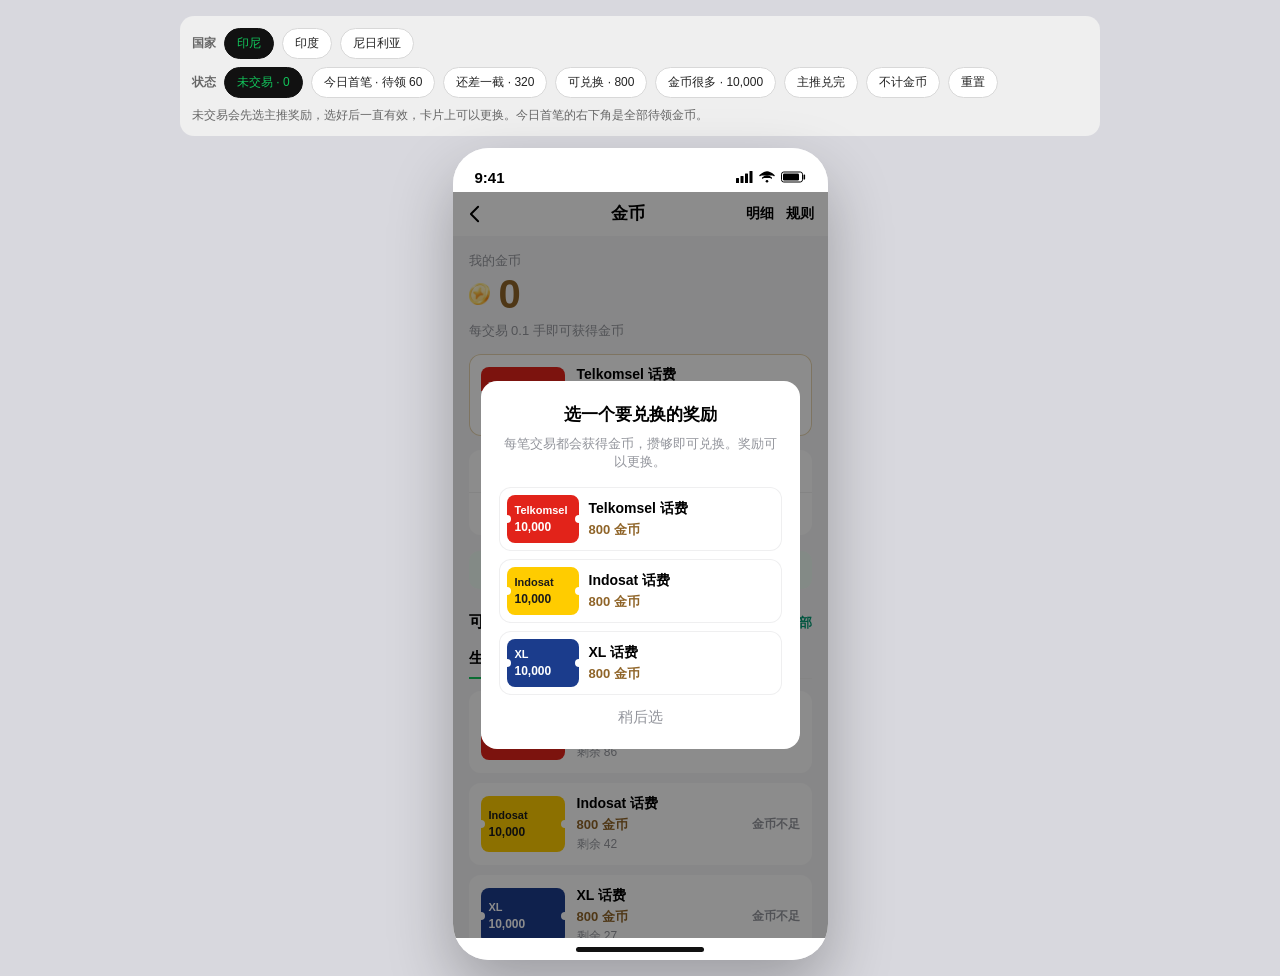
==== coins/index.html @ 485352a9 "Add the TradeW coin page prototype. Let users pick a reward goal, claim trading coins from one place" ====
<!DOCTYPE html>
<html lang="zh-Hans">
<head>
  <meta charset="UTF-8" />
  <meta name="viewport" content="width=device-width, initial-scale=1, maximum-scale=1, viewport-fit=cover" />
  <title>金币 · TradeW</title>
  <link rel="stylesheet" href="css/styles.css?v=20" />
</head>
<body>
  <div class="app-page">
    <aside class="proto-panel" aria-label="原型控制">
      <div class="proto-row">
        <b>国家</b>
        <button type="button" data-country="id">印尼</button>
        <button type="button" data-country="in">印度</button>
        <button type="button" data-country="ng">尼日利亚</button>
      </div>
      <div class="proto-row">
        <b>状态</b>
        <button type="button" data-sim="new0">未交易 · 0</button>
        <button type="button" data-sim="first">今日首笔 · 待领 60</button>
        <button type="button" data-sim="mid">还差一截 · 320</button>
        <button type="button" data-sim="ready">可兑换 · 800</button>
        <button type="button" data-sim="rich">金币很多 · 10,000</button>
        <button type="button" data-sim="soldout">主推兑完</button>
        <button type="button" data-sim="blocked">不计金币</button>
        <button type="button" data-sim="reset">重置</button>
      </div>
      <p class="proto-hint">未交易会先选主推奖励，选好后一直有效，卡片上可以更换。今日首笔的右下角是全部待领金币。</p>
    </aside>

    <div class="device" id="device">
      <div class="status-bar">
        <span>9:41</span>
        <span class="icons" aria-hidden="true">
          <svg width="17" height="12" viewBox="0 0 17 12"><rect x="0" y="7" width="3" height="5" rx="0.5"/><rect x="4.5" y="5" width="3" height="7" rx="0.5"/><rect x="9" y="2.5" width="3" height="9.5" rx="0.5"/><rect x="13.5" y="0" width="3" height="12" rx="0.5"/></svg>
          <svg width="16" height="12" viewBox="0 0 16 12" fill="none"><path d="M1 4.5C3.8 2 6.9 1 8 1s4.2 1 7 3.5" stroke="#000" stroke-width="1.4" stroke-linecap="round"/><path d="M3.6 7C5.3 5.6 6.8 5 8 5s2.7.6 4.4 2" stroke="#000" stroke-width="1.4" stroke-linecap="round"/><circle cx="8" cy="10.2" r="1.3" fill="#000"/></svg>
          <svg width="25" height="12" viewBox="0 0 25 12"><rect x="0.5" y="1" width="21" height="10" rx="2.2" stroke="#000" fill="none"/><rect x="2" y="2.5" width="16" height="7" rx="1.2" fill="#000"/><rect x="22.5" y="3.5" width="1.6" height="5" rx="0.6" fill="#000"/></svg>
        </span>
      </div>
      <div id="app" class="stage"></div>
      <div class="home-bar" aria-hidden="true"></div>
      <div id="toast" class="toast" hidden role="status"></div>
    </div>
  </div>
  <script src="js/app.js?v=22"></script>
</body>
</html>
---- coins/css/styles.css ----
:root {
  --brand: #12c65b;
  --brand-deep: #009b74;
  --metal: #8f6428;
  --metal-bright: #c4a46a;
  --metal-soft: #f6efe2;
  --ink: #12c65b;
  --bg: #f6f6f7;
  --card: #ffffff;
  --line: #efeff0;
  --text: #000000;
  --muted: #93959c;
  --dim: #c6c8cb;
  --down: #f15044;
  --page: #d8d8de;
  --num: "DIN Alternate", "Avenir Next", "PingFang SC", sans-serif;
  --device-w: 375px;
  --device-h: 812px;
}

*,
*::before,
*::after {
  box-sizing: border-box;
  margin: 0;
  padding: 0;
}

html,
body {
  min-height: 100%;
}

body {
  font-family: "PingFang SC", -apple-system, BlinkMacSystemFont, "Helvetica Neue", sans-serif;
  background: var(--page);
  color: var(--text);
  line-height: 1.4;
  -webkit-font-smoothing: antialiased;
}

button,
input {
  font-family: inherit;
  color: inherit;
}

button {
  border: 0;
  background: none;
  cursor: pointer;
  appearance: none;
}

button:focus-visible,
input:focus-visible {
  outline: 2px solid var(--brand-deep);
  outline-offset: 2px;
}

button:disabled {
  cursor: not-allowed;
}

.app-page {
  min-height: 100%;
  display: flex;
  flex-direction: column;
  align-items: center;
  gap: 12px;
  padding: 16px;
}

.proto-panel {
  width: min(920px, 100%);
  display: flex;
  flex-direction: column;
  gap: 8px;
  padding: 12px;
  background: #efefef;
  border-radius: 14px;
  color: #333;
  font-size: 12px;
}

.proto-row {
  display: flex;
  flex-wrap: wrap;
  align-items: center;
  gap: 8px;
}

.proto-row b {
  font-weight: 650;
  color: #666;
}

.proto-panel button {
  border-radius: 999px;
  padding: 6px 12px;
  background: #fff;
  border: 1px solid #d8d8d8;
  font-size: 12px;
  color: #222;
}

.proto-panel button.is-on {
  background: #111;
  color: var(--brand);
  border-color: #111;
}

.proto-panel button.sim {
  background: #fff8d6;
  border-color: #f0d36a;
}

.proto-panel button.sim.is-on {
  background: #111;
  color: var(--brand);
  border-color: #111;
}

.proto-hint {
  color: #666;
  line-height: 1.5;
}

.device {
  width: var(--device-w);
  height: var(--device-h);
  border-radius: 36px;
  overflow: hidden;
  position: relative;
  display: flex;
  flex-direction: column;
  background: var(--bg);
  box-shadow: 0 28px 64px rgba(0, 0, 0, 0.28);
  flex: none;
}

.status-bar {
  height: 44px;
  padding: 14px 22px 0;
  display: flex;
  align-items: center;
  justify-content: space-between;
  font-size: 15px;
  font-weight: 600;
  flex: none;
  background: #fff;
}

.status-bar .icons {
  display: flex;
  align-items: center;
  gap: 6px;
}

.status-bar svg {
  fill: #000;
}

.stage {
  flex: 1;
  min-height: 0;
  display: flex;
  flex-direction: column;
  position: relative;
  background: var(--bg);
}

.home-bar {
  height: 22px;
  flex: none;
  display: flex;
  align-items: center;
  justify-content: center;
  background: #fff;
}

.home-bar::before {
  content: "";
  width: 128px;
  height: 5px;
  border-radius: 3px;
  background: #111;
}

.nav {
  height: 44px;
  padding: 0 8px 0 4px;
  display: flex;
  align-items: center;
  justify-content: space-between;
  flex: none;
  background: #fff;
  position: relative;
}

.nav h1 {
  position: absolute;
  left: 72px;
  right: 96px;
  text-align: center;
  font-size: 17px;
  font-weight: 600;
  pointer-events: none;
}

.nav-text {
  position: relative;
  z-index: 1;
  padding: 0 6px;
  font-size: 14px;
  font-weight: 650;
}

.nav-right {
  display: flex;
  align-items: center;
}

.icon-btn {
  width: 36px;
  height: 36px;
  display: grid;
  place-items: center;
  border-radius: 50%;
  position: relative;
  z-index: 1;
}

.screen {
  flex: 1;
  min-height: 0;
  overflow-y: auto;
  padding: 16px 16px 20px;
  scrollbar-width: none;
}

.screen::-webkit-scrollbar {
  display: none;
}

.foot {
  flex: none;
  padding: 10px 16px 8px;
  background: #fff;
  border-top: 1px solid var(--line);
}

.cta {
  width: 100%;
  height: 46px;
  border-radius: 10px;
  background: var(--brand);
  color: #fff;
  font-size: 16px;
  font-weight: 700;
}

.cta:active {
  background: var(--brand-deep);
}

.cta:disabled {
  background: #ececef;
  color: #a0a0a6;
}

.text-btn {
  width: 100%;
  height: 40px;
  margin-top: 4px;
  color: var(--muted);
  font-size: 15px;
}

.k {
  font-size: 13px;
  color: var(--muted);
}

.section {
  margin: 22px 0 8px;
}

.equity {
  margin-top: 2px;
  font-family: var(--num);
  font-size: 34px;
  font-weight: 700;
  letter-spacing: -0.4px;
  font-variant-numeric: tabular-nums;
}

.pnl {
  margin-top: 2px;
  color: var(--brand-deep);
  font-size: 13px;
  font-variant-numeric: tabular-nums;
}

.entry {
  width: 100%;
  margin-top: 16px;
  padding: 14px;
  display: grid;
  grid-template-columns: auto auto minmax(0, 1fr);
  gap: 10px;
  align-items: center;
  background: var(--card);
  border-radius: 12px;
  text-align: left;
}

.entry > span:first-child {
  font-size: 15px;
  font-weight: 650;
}

.entry strong {
  font-family: var(--num);
  font-size: 18px;
  font-weight: 700;
  font-variant-numeric: tabular-nums;
}

.entry-go {
  text-align: right;
  color: var(--brand-deep);
  font-size: 13px;
  font-weight: 650;
  line-height: 1.35;
}

.pos,
.asset-row {
  width: 100%;
  display: flex;
  align-items: center;
  justify-content: space-between;
  gap: 12px;
  text-align: left;
  background: var(--card);
  padding: 14px;
}

.group {
  border-radius: 12px;
  overflow: hidden;
  background: var(--card);
}

.group .asset-row + .asset-row,
.group .line + .line {
  border-top: 1px solid var(--line);
}

.pos {
  border-radius: 12px;
}

.pos b,
.asset-row b,
.line b {
  display: block;
  font-size: 15px;
  font-weight: 650;
}

.pos small,
.asset-row small,
.line small {
  display: block;
  margin-top: 2px;
  color: var(--muted);
  font-size: 12px;
}

.up {
  color: var(--brand-deep);
  font-variant-numeric: tabular-nums;
  font-weight: 700;
}

.down-num {
  color: var(--text);
  font-variant-numeric: tabular-nums;
  font-weight: 700;
}

.asset-go {
  color: var(--brand-deep);
  font-size: 14px;
  font-weight: 650;
}

.receipt-top {
  padding: 12px 0 18px;
  text-align: center;
}

.check {
  width: 48px;
  height: 48px;
  margin: 0 auto 12px;
  border-radius: 50%;
  background: var(--brand);
  display: grid;
  place-items: center;
}

.pair {
  font-size: 15px;
  font-weight: 650;
}

.pair-sub {
  margin-top: 4px;
  color: var(--muted);
  font-size: 13px;
}

.receipt-pnl {
  margin-top: 10px;
  font-family: var(--num);
  font-size: 36px;
  font-weight: 700;
  color: var(--brand-deep);
  letter-spacing: -0.5px;
  font-variant-numeric: tabular-nums;
}

.prices {
  margin-top: 6px;
  color: var(--muted);
  font-size: 12px;
  font-variant-numeric: tabular-nums;
}

.coin-card {
  background: var(--card);
  border-radius: 12px;
  padding: 16px;
}

.coin-card .label {
  font-size: 13px;
  color: var(--muted);
}

.coin-got {
  margin-top: 4px;
  display: flex;
  align-items: baseline;
  gap: 6px;
}

.coin-got b {
  font-family: var(--num);
  font-size: 32px;
  font-weight: 700;
  letter-spacing: -0.4px;
  font-variant-numeric: tabular-nums;
}

.coin-got span {
  font-size: 14px;
  font-weight: 650;
}

.bonus-line,
.hint-ok,
.hint-gap {
  margin-top: 6px;
  font-size: 13px;
}

.bonus-line,
.hint-ok {
  color: var(--brand-deep);
}

.hint-gap {
  color: var(--text);
}

.coin-card .cta {
  margin-top: 14px;
}

.ghost {
  width: 100%;
  height: 46px;
  margin-top: 10px;
  border-radius: 10px;
  background: var(--card);
  font-size: 16px;
  font-weight: 650;
}

.balance-block .k {
  margin-bottom: 2px;
}

.balance-num {
  display: flex;
  align-items: center;
  gap: 8px;
  font-family: var(--num);
  font-size: 40px;
  font-weight: 700;
  letter-spacing: -0.6px;
  line-height: 1.1;
  color: var(--metal);
  font-variant-numeric: tabular-nums;
}

.coin-disc {
  width: 22px;
  height: 22px;
  flex: none;
  background: url("../img/coin.png") center / contain no-repeat;
}

.rate-line {
  margin-top: 6px;
  color: var(--muted);
  font-size: 13px;
}

.ineligible-title {
  margin-top: 8px;
  font-size: 22px;
  font-weight: 700;
  line-height: 1.35;
}

.goal-card {
  margin-top: 14px;
}

.next-prize {
  width: 100%;
  position: relative;
  padding: 12px;
  background: var(--card);
  border-radius: 12px;
  text-align: left;
  box-shadow: inset 0 0 0 1px #e4d3b0;
}

.next-prize-hit {
  width: 100%;
  display: grid;
  grid-template-columns: 84px minmax(0, 1fr);
  gap: 12px;
  align-items: center;
  padding-right: 44px;
  text-align: left;
}

.goal-change {
  position: absolute;
  right: 12px;
  bottom: 12px;
  color: var(--brand-deep);
  font-size: 13px;
  font-weight: 650;
}

.goal-sold-row {
  display: flex;
  align-items: center;
  justify-content: space-between;
  gap: 8px;
}

.goal-sold-row .goal-change {
  position: static;
  flex: none;
}

.next-prize .is-ok {
  color: var(--metal);
  font-weight: 650;
}

.next-prize.is-out {
  display: grid;
  grid-template-columns: 84px minmax(0, 1fr);
  gap: 12px;
  align-items: center;
  opacity: 0.55;
  box-shadow: none;
}

.next-fallback {
  display: block;
  width: 100%;
  margin-top: 8px;
  color: var(--metal);
  font-size: 13px;
  font-weight: 650;
  text-align: left;
}

.nearest {
  margin-top: 6px;
  font-size: 14px;
  font-weight: 650;
  line-height: 1.45;
}

.nearest.is-ok {
  color: var(--metal);
}

.changes {
  margin-top: 14px;
  background: var(--card);
  border-radius: 12px;
  overflow: hidden;
}

.changes button {
  width: 100%;
  display: flex;
  align-items: center;
  justify-content: space-between;
  gap: 12px;
  padding: 12px 14px;
  text-align: left;
  font-size: 13px;
}

.changes button + button {
  border-top: 1px solid var(--line);
}

.changes span {
  flex: none;
  color: var(--muted);
}

.changes b {
  min-width: 0;
  font-weight: 650;
  font-size: 12px;
  text-align: right;
  white-space: nowrap;
  overflow: hidden;
  text-overflow: ellipsis;
}

.head-row {
  display: flex;
  align-items: baseline;
  justify-content: space-between;
  margin: 22px 0 0;
}

.head-row h2 {
  font-size: 16px;
  font-weight: 700;
}

.head-row button {
  color: var(--brand-deep);
  font-size: 13px;
  font-weight: 650;
}

.boost-title {
  margin-top: 22px;
}

.boost-title h2 {
  display: flex;
  align-items: center;
  gap: 6px;
}

.info-btn {
  width: 18px;
  height: 18px;
  display: inline-flex;
  align-items: center;
  justify-content: center;
  color: #8e8e93;
}

.boost-flag {
  font-size: 12px;
  font-weight: 650;
  color: var(--muted);
}

.boost-flag.is-on {
  color: var(--brand-deep);
}

.boost-card {
  margin-top: 10px;
  padding: 16px 14px 14px;
  display: block;
  background: var(--card);
  border-radius: 12px;
}

.boost-card p {
  margin-top: 0;
  font-size: 16px;
  font-weight: 650;
  line-height: 1.5;
}

.boost-card p span {
  color: var(--metal);
  font-variant-numeric: tabular-nums;
}

.boost-card small {
  display: block;
  margin-top: 10px;
  padding-top: 10px;
  border-top: 1px solid var(--line);
  color: var(--muted);
  font-size: 12px;
  line-height: 1.4;
}

.ticker {
  margin-top: 16px;
  padding: 10px 12px;
  border-radius: 10px;
  background: #eefaf3;
  color: #246b45;
  font-size: 12px;
  line-height: 1.45;
}

.earn {
  margin-top: 10px;
  background: var(--card);
  border-radius: 12px;
  overflow: hidden;
}

.earn-row {
  display: flex;
  align-items: flex-start;
  justify-content: space-between;
  gap: 12px;
  padding: 14px;
}

.earn-row > span {
  min-width: 0;
}

.earn-row + .earn-row {
  border-top: 1px solid var(--line);
}

.earn-row b {
  display: block;
  font-size: 14px;
  font-weight: 650;
}

.earn-row small {
  display: block;
  margin-top: 3px;
  color: var(--muted);
  font-size: 12px;
  line-height: 1.45;
}

.earn-status {
  flex: none;
  padding-top: 2px;
  color: var(--muted);
  font-size: 12px;
  font-style: normal;
  font-weight: 650;
}

.earn-status.is-ok {
  color: var(--metal);
}

.mile-label {
  margin: 0;
  padding: 16px 14px 0;
  border-top: 1px solid var(--line);
  font-size: 15px;
  font-weight: 700;
}

.mile-note {
  margin: 4px 14px 0;
  color: var(--muted);
  font-size: 12px;
  line-height: 1.45;
}

.miles {
  list-style: none;
  margin: 0;
  padding: 14px 14px 4px;
}

.mile {
  position: relative;
  display: grid;
  grid-template-columns: 30px minmax(0, 1fr);
  column-gap: 10px;
  padding-bottom: 16px;
}

.mile:last-child {
  padding-bottom: 12px;
}

.mile::before {
  content: "";
  position: absolute;
  left: 14px;
  top: 28px;
  bottom: -2px;
  width: 2px;
  background: #e4e4e8;
}

.mile.is-done::before {
  background: #22c55e;
}

.mile:last-child::before {
  display: none;
}

.mile-node {
  width: 30px;
  height: 30px;
  border-radius: 50%;
  border: 1.5px solid #d5d5db;
  background: #fff;
  box-sizing: border-box;
  display: flex;
  align-items: center;
  justify-content: center;
  position: relative;
  z-index: 1;
}

.mile.is-done .mile-node,
.mile.is-current .mile-node {
  border-color: #22c55e;
}

.mile-node img {
  width: 18px;
  height: 16px;
  display: block;
  object-fit: contain;
}

.mile.is-done .mile-node img {
  width: 16px;
  height: 16px;
}

.mile-top {
  display: flex;
  align-items: flex-start;
  justify-content: space-between;
  gap: 8px;
}

.mile-top b {
  min-width: 0;
  padding-top: 2px;
  font-size: 14px;
  font-weight: 650;
  line-height: 1.35;
}

.mile-frac {
  margin-top: 4px;
  color: #b0b0b6;
  font-size: 12px;
  font-variant-numeric: tabular-nums;
}

.mile-frac span {
  color: var(--brand);
  font-weight: 700;
}

.mile-coin {
  margin-top: 6px;
  display: flex;
  align-items: center;
  gap: 4px;
  color: #e39b12;
  font-size: 14px;
  font-weight: 700;
  font-variant-numeric: tabular-nums;
}

.mile-coin .coin-disc {
  width: 16px;
  height: 16px;
}

.mile-go {
  flex: none;
  box-sizing: border-box;
  height: 28px;
  min-width: 64px;
  padding: 0 12px;
  border-radius: 14px;
  color: #fff;
  font-size: 13px;
  font-weight: 700;
  background: var(--brand);
}

.mile-done {
  flex: none;
  box-sizing: border-box;
  height: 28px;
  min-width: 64px;
  padding: 0 12px;
  display: flex;
  align-items: center;
  justify-content: center;
  color: var(--muted);
  font-size: 13px;
  font-weight: 700;
  line-height: 1;
}

.link-row {
  width: 100%;
  margin-top: 10px;
  padding: 14px;
  display: flex;
  align-items: center;
  justify-content: space-between;
  background: var(--card);
  border-radius: 12px;
  text-align: left;
  font-size: 15px;
}

.link-row span {
  color: var(--muted);
  font-size: 13px;
  font-weight: 500;
}

.rule-list {
  padding-left: 18px;
}

.rule-list li {
  margin-bottom: 12px;
  font-size: 14px;
  line-height: 1.5;
}

.text-inline {
  flex: none;
  color: var(--brand-deep);
  font-size: 13px;
  font-weight: 650;
}

.recent {
  margin-top: 6px;
  color: var(--muted);
  font-size: 13px;
}

.boost {
  width: 100%;
  margin-top: 14px;
  padding: 12px 14px;
  display: flex;
  align-items: center;
  justify-content: space-between;
  gap: 12px;
  background: var(--card);
  border-radius: 12px;
  text-align: left;
}

.boost p {
  font-size: 13px;
  line-height: 1.45;
}

.boost button,
.chip-btn {
  flex: none;
  height: 30px;
  padding: 0 12px;
  border-radius: 15px;
  background: var(--brand);
  color: #fff;
  font-size: 13px;
  font-weight: 700;
}

.boost button:disabled {
  background: #ececef;
  color: #8e8e93;
}

.ticker b {
  color: #143d28;
  font-weight: 650;
}

#ticker-text {
  transition: opacity 0.18s ease;
}

#ticker-text.is-swap {
  opacity: 0;
}

.tabs {
  display: flex;
  gap: 22px;
  margin: 16px 0 12px;
  border-bottom: 1px solid var(--line);
}

.tabs button {
  position: relative;
  padding: 0 0 10px;
  color: var(--muted);
  font-size: 15px;
  font-weight: 650;
}

.tabs button[aria-selected="true"] {
  color: var(--text);
}

.tabs button[aria-selected="true"]::after {
  content: "";
  position: absolute;
  left: 0;
  right: 0;
  bottom: -1px;
  height: 2px;
  background: var(--brand);
}

.sku {
  width: 100%;
  margin-bottom: 10px;
  padding: 12px;
  display: grid;
  grid-template-columns: 84px minmax(0, 1fr) auto;
  gap: 12px;
  align-items: center;
  background: var(--card);
  border-radius: 12px;
  text-align: left;
}

.sku.is-out {
  opacity: 0.55;
}

.ticket {
  height: 56px;
  border-radius: 8px;
  padding: 0 8px;
  display: flex;
  flex-direction: column;
  justify-content: center;
  position: relative;
  overflow: hidden;
}

.ticket::before,
.ticket::after {
  content: "";
  position: absolute;
  width: 8px;
  height: 8px;
  border-radius: 50%;
  background: var(--card);
  top: 50%;
  transform: translateY(-50%);
}

.ticket::before {
  left: -4px;
}

.ticket::after {
  right: -4px;
}

.ticket b {
  font-size: 11px;
  font-weight: 700;
  line-height: 1.2;
}

.ticket small {
  margin-top: 3px;
  font-size: 12px;
  font-weight: 700;
  font-variant-numeric: tabular-nums;
}

.sku-copy strong {
  display: block;
  font-size: 14px;
  font-weight: 650;
}

.sku-copy em {
  display: block;
  margin-top: 3px;
  color: var(--metal);
  font-style: normal;
  font-size: 13px;
  font-weight: 700;
  font-variant-numeric: tabular-nums;
}

.sku-copy small,
.sku-state {
  display: block;
  margin-top: 2px;
  color: var(--muted);
  font-size: 12px;
}

.sku-state {
  margin-top: 0;
  font-size: 12px;
  font-weight: 650;
  color: var(--muted);
  white-space: nowrap;
}

.sku-state.is-ok {
  color: var(--metal);
}

.voucher {
  height: 148px;
  border-radius: 16px;
  padding: 18px 22px;
  display: flex;
  flex-direction: column;
  justify-content: space-between;
  position: relative;
  overflow: hidden;
}

.voucher::before,
.voucher::after {
  content: "";
  position: absolute;
  width: 18px;
  height: 18px;
  border-radius: 50%;
  background: var(--bg);
  top: 50%;
  transform: translateY(-50%);
}

.voucher::before {
  left: -9px;
}

.voucher::after {
  right: -9px;
}

.voucher-brand {
  font-size: 14px;
  font-weight: 700;
}

.voucher-face {
  font-family: var(--num);
  font-size: 34px;
  font-weight: 700;
  letter-spacing: -0.4px;
  line-height: 1;
}

.voucher-kind {
  font-size: 12px;
  opacity: 0.85;
}

.info {
  margin-top: 14px;
  background: var(--card);
  border-radius: 12px;
  overflow: hidden;
}

.info div {
  display: flex;
  justify-content: space-between;
  gap: 12px;
  padding: 14px;
  font-size: 14px;
}

.info div + div {
  border-top: 1px solid var(--line);
}

.info span {
  color: var(--muted);
}

.field {
  margin-top: 12px;
  padding: 12px 14px;
  background: var(--card);
  border-radius: 12px;
}

.field label {
  display: block;
  color: var(--muted);
  font-size: 12px;
}

.field input {
  width: 100%;
  margin-top: 6px;
  border: 0;
  background: transparent;
  font-size: 16px;
  outline: none;
}

.field input::placeholder {
  color: var(--dim);
}

.field-error {
  margin-top: 8px;
  color: var(--down);
  font-size: 12px;
}

.mask {
  position: absolute;
  inset: 0;
  z-index: 20;
  background: rgba(0, 0, 0, 0.45);
  display: grid;
  place-items: center;
  padding: 28px;
}

.dialog {
  width: 100%;
  padding: 22px 18px 12px;
  background: #fff;
  border-radius: 16px;
  text-align: center;
}

.dialog-title {
  font-size: 17px;
  font-weight: 700;
  line-height: 1.4;
}

.dialog-sub {
  margin-top: 8px;
  font-size: 14px;
}

.dialog-note {
  margin: 8px 0 16px;
  color: var(--muted);
  font-size: 13px;
}

.dialog .text-btn {
  margin-top: 2px;
}

.goal-dialog {
  text-align: left;
}

.goal-dialog .dialog-title,
.goal-dialog .dialog-note {
  text-align: center;
}

.goal-list {
  display: grid;
  gap: 8px;
}

.goal-option {
  width: 100%;
  display: grid;
  grid-template-columns: 72px minmax(0, 1fr);
  gap: 10px;
  align-items: center;
  padding: 8px;
  border-radius: 12px;
  background: #fff;
  box-shadow: inset 0 0 0 1px var(--line);
  text-align: left;
}

.goal-option.is-on {
  box-shadow: inset 0 0 0 1.5px var(--brand);
}

.goal-option .ticket {
  height: 48px;
}

.result-card {
  margin-top: 18px;
  padding: 18px 14px;
  background: var(--card);
  border-radius: 12px;
  text-align: center;
}

.result-card h2 {
  font-size: 20px;
  font-weight: 700;
}

.result-card p {
  margin-top: 8px;
  color: var(--muted);
  font-size: 14px;
}

.code {
  margin-top: 14px;
  padding: 14px 10px;
  border-radius: 10px;
  background: var(--bg);
  font-family: "SF Mono", ui-monospace, Menlo, monospace;
  font-size: 18px;
  letter-spacing: 0.4px;
}

.trade-price {
  margin-top: 4px;
  font-family: var(--num);
  font-size: 36px;
  font-weight: 700;
  letter-spacing: -0.5px;
  font-variant-numeric: tabular-nums;
}

.lot-row {
  margin-top: 18px;
  padding: 14px;
  display: flex;
  justify-content: space-between;
  background: var(--card);
  border-radius: 12px;
  font-size: 15px;
}

.lot-row b {
  font-variant-numeric: tabular-nums;
}

.help {
  margin-top: 8px;
  color: var(--muted);
  font-size: 12px;
}

.chips {
  display: flex;
  gap: 8px;
  margin-top: 12px;
}

.chips button {
  flex: 1;
  height: 36px;
  border-radius: 8px;
  background: var(--card);
  font-size: 13px;
  font-weight: 650;
  font-variant-numeric: tabular-nums;
}

.chips button.is-on {
  background: #e9f9ef;
  color: var(--brand-deep);
}

.coupon-pick {
  width: 100%;
  margin-top: 16px;
  padding: 14px;
  display: flex;
  align-items: center;
  justify-content: space-between;
  gap: 10px;
  background: var(--card);
  border-radius: 12px;
  border: 1.5px solid var(--line);
  text-align: left;
}

.coupon-pick.is-on {
  border-color: var(--brand);
  background: #f3fbf6;
}

.coupon-pick b {
  display: block;
  font-size: 15px;
}

.coupon-pick small {
  color: var(--muted);
  font-size: 12px;
}

.pay-block {
  margin-top: 16px;
  padding: 4px 14px;
  background: var(--card);
  border-radius: 12px;
}

.pay-block div {
  display: flex;
  justify-content: space-between;
  padding: 12px 0;
  font-size: 14px;
}

.pay-block div + div {
  border-top: 1px solid var(--line);
}

.pay-block span {
  color: var(--muted);
}

.line {
  width: 100%;
  padding: 14px;
  display: flex;
  align-items: center;
  justify-content: space-between;
  gap: 12px;
  background: var(--card);
  text-align: left;
}

.empty {
  padding: 56px 0;
  text-align: center;
  color: var(--muted);
  font-size: 14px;
}

.stage:has(.claim-pill) .screen {
  padding-bottom: 72px;
}

.claim-pill {
  position: absolute;
  right: 16px;
  bottom: 24px;
  z-index: 8;
  height: 36px;
  padding: 0 14px 0 10px;
  display: flex;
  align-items: center;
  gap: 6px;
  border-radius: 18px;
  background: var(--brand);
  color: #fff;
  font-size: 13px;
  font-weight: 700;
  box-shadow: 0 6px 16px rgba(0, 120, 70, 0.22);
}

.claim-pill .coin-disc {
  width: 16px;
  height: 16px;
}

.toast {
  position: absolute;
  left: 50%;
  bottom: 92px;
  transform: translateX(-50%);
  z-index: 30;
  max-width: 78%;
  padding: 8px 12px;
  border-radius: 8px;
  background: rgba(0, 0, 0, 0.82);
  color: #fff;
  font-size: 13px;
  text-align: center;
}

.toast[hidden] {
  display: none;
}

@media (prefers-reduced-motion: reduce) {
  #ticker-text {
    transition: none;
  }
}
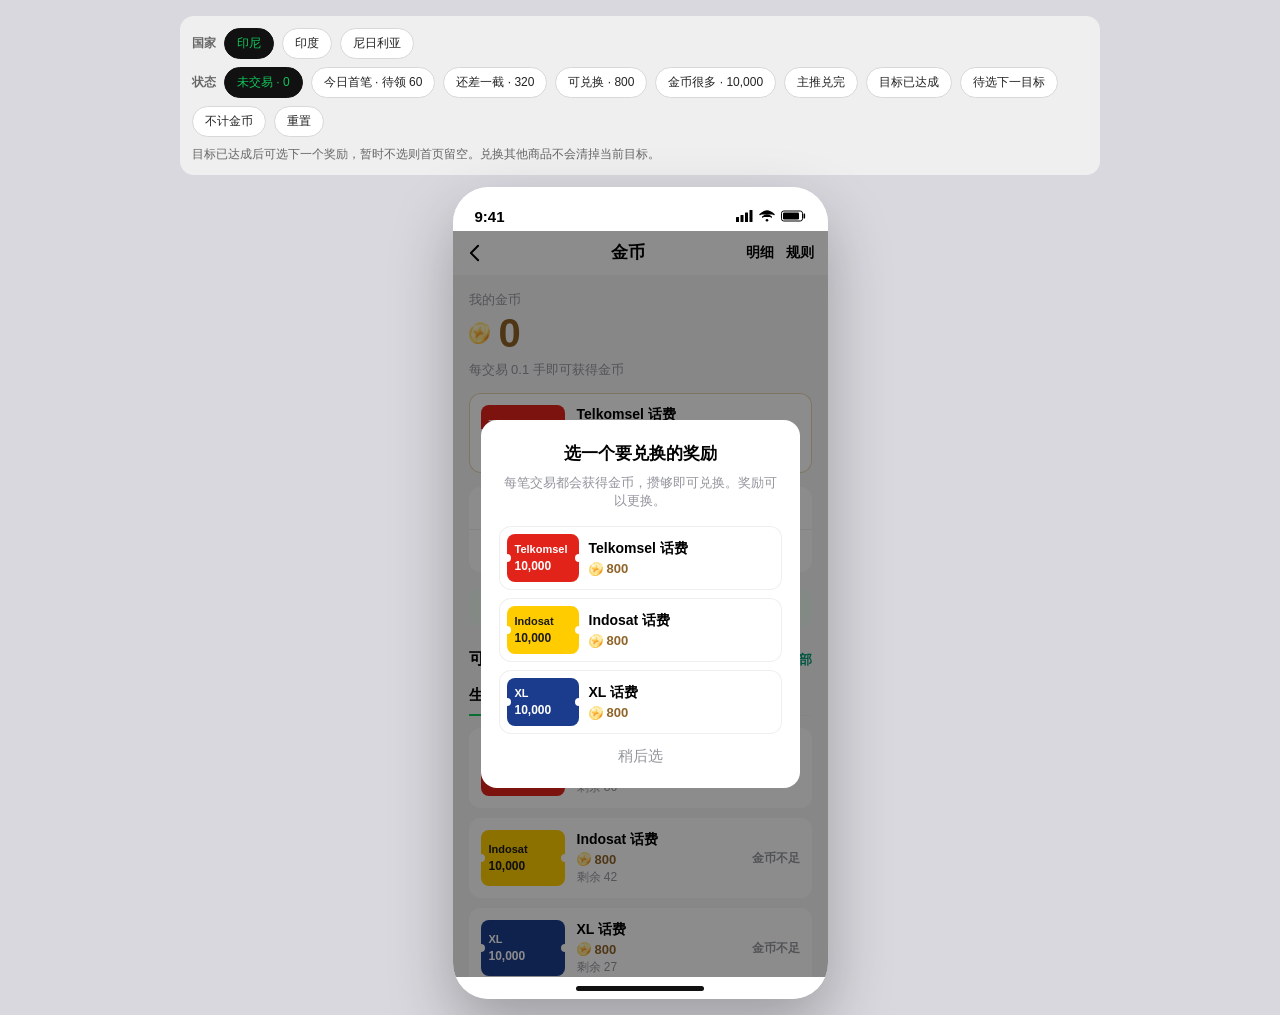
==== commit df91886e: "Update the coin prototype for deposit rewards, next-goal selection, and price icons. Co-authored-by:" ====
--- a/coins/index.html
+++ b/coins/index.html
@@ -4,7 +4,7 @@
   <meta charset="UTF-8" />
   <meta name="viewport" content="width=device-width, initial-scale=1, maximum-scale=1, viewport-fit=cover" />
   <title>金币 · TradeW</title>
-  <link rel="stylesheet" href="css/styles.css?v=20" />
+  <link rel="stylesheet" href="css/styles.css?v=23" />
 </head>
 <body>
   <div class="app-page">
@@ -23,10 +23,12 @@
         <button type="button" data-sim="ready">可兑换 · 800</button>
         <button type="button" data-sim="rich">金币很多 · 10,000</button>
         <button type="button" data-sim="soldout">主推兑完</button>
+        <button type="button" data-sim="achieved">目标已达成</button>
+        <button type="button" data-sim="nextgoal">待选下一目标</button>
         <button type="button" data-sim="blocked">不计金币</button>
         <button type="button" data-sim="reset">重置</button>
       </div>
-      <p class="proto-hint">未交易会先选主推奖励，选好后一直有效，卡片上可以更换。今日首笔的右下角是全部待领金币。</p>
+      <p class="proto-hint">目标已达成后可选下一个奖励，暂时不选则首页留空。兑换其他商品不会清掉当前目标。</p>
     </aside>
 
     <div class="device" id="device">
@@ -43,6 +45,6 @@
       <div id="toast" class="toast" hidden role="status"></div>
     </div>
   </div>
-  <script src="js/app.js?v=22"></script>
+  <script src="js/app.js?v=30"></script>
 </body>
 </html>
--- a/coins/css/styles.css
+++ b/coins/css/styles.css
@@ -542,6 +542,50 @@
   margin-top: 14px;
 }
 
+.goal-empty {
+  width: 100%;
+  margin-top: 14px;
+  padding: 16px 14px;
+  border-radius: 12px;
+  background: var(--card);
+  box-shadow: inset 0 0 0 1px #e4d3b0;
+  text-align: left;
+}
+
+.goal-empty b {
+  display: block;
+  color: var(--brand-deep);
+  font-size: 15px;
+  font-weight: 700;
+}
+
+.goal-empty small {
+  display: block;
+  margin-top: 4px;
+  color: var(--muted);
+  font-size: 12px;
+  line-height: 1.45;
+}
+
+.goal-card.is-goal-swap {
+  overflow: hidden;
+}
+
+.goal-card.is-goal-swap > * {
+  animation: goal-swap 0.42s cubic-bezier(0.22, 1, 0.36, 1);
+}
+
+@keyframes goal-swap {
+  from {
+    opacity: 0;
+    transform: translateX(24px);
+  }
+  to {
+    opacity: 1;
+    transform: none;
+  }
+}
+
 .next-prize {
   width: 100%;
   position: relative;
@@ -1132,13 +1176,32 @@
 }
 
 .sku-copy em {
-  display: block;
+  display: flex;
+  align-items: center;
+  gap: 4px;
   margin-top: 3px;
   color: var(--metal);
   font-style: normal;
   font-size: 13px;
   font-weight: 700;
   font-variant-numeric: tabular-nums;
+}
+
+.sku-copy em .coin-disc {
+  width: 14px;
+  height: 14px;
+}
+
+.sr-only {
+  position: absolute;
+  width: 1px;
+  height: 1px;
+  margin: -1px;
+  padding: 0;
+  overflow: hidden;
+  clip: rect(0, 0, 0, 0);
+  white-space: nowrap;
+  border: 0;
 }
 
 .sku-copy small,
@@ -1316,6 +1379,20 @@
 .goal-list {
   display: grid;
   gap: 8px;
+}
+
+.goal-list.is-all {
+  max-height: 280px;
+  overflow: auto;
+}
+
+.goal-more {
+  width: 100%;
+  margin-top: 10px;
+  color: var(--brand-deep);
+  font-size: 13px;
+  font-weight: 650;
+  text-align: center;
 }
 
 .goal-option {
@@ -1537,4 +1614,7 @@
   #ticker-text {
     transition: none;
   }
-}
+  .goal-card.is-goal-swap > * {
+    animation: none;
+  }
+}
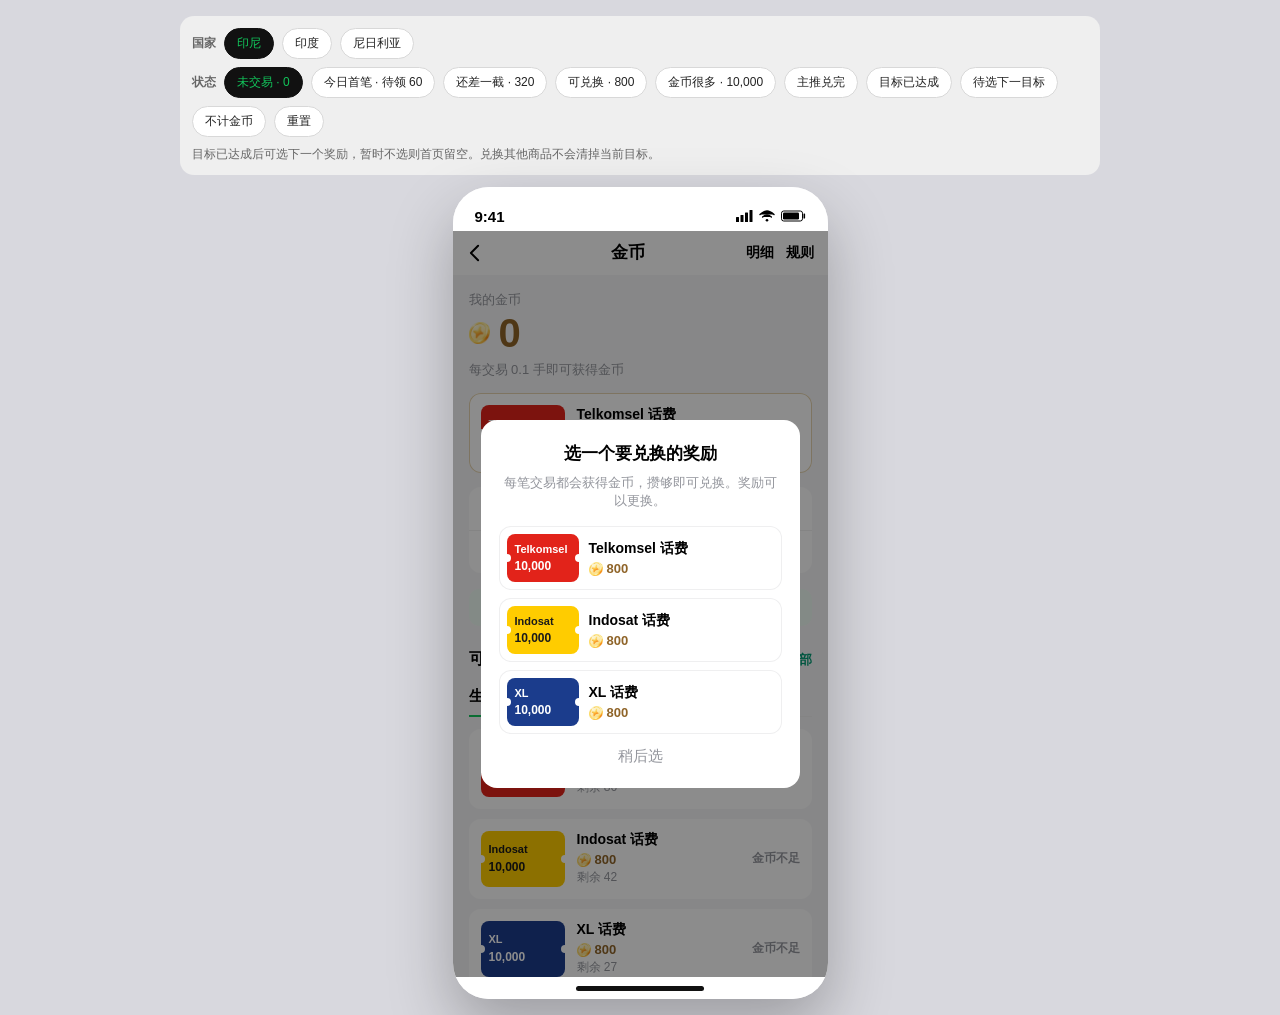
==== commit b00a0710: "Keep empty coin history as status and guide new users to trade. Co-authored-by: Cursor <cursoragent@" ====
--- a/coins/index.html
+++ b/coins/index.html
@@ -4,7 +4,7 @@
   <meta charset="UTF-8" />
   <meta name="viewport" content="width=device-width, initial-scale=1, maximum-scale=1, viewport-fit=cover" />
   <title>金币 · TradeW</title>
-  <link rel="stylesheet" href="css/styles.css?v=23" />
+  <link rel="stylesheet" href="css/styles.css?v=24" />
 </head>
 <body>
   <div class="app-page">
@@ -45,6 +45,6 @@
       <div id="toast" class="toast" hidden role="status"></div>
     </div>
   </div>
-  <script src="js/app.js?v=30"></script>
+  <script src="js/app.js?v=31"></script>
 </body>
 </html>
--- a/coins/css/styles.css
+++ b/coins/css/styles.css
@@ -669,7 +669,7 @@
   overflow: hidden;
 }
 
-.changes button {
+.changes .change-row {
   width: 100%;
   display: flex;
   align-items: center;
@@ -680,8 +680,18 @@
   font-size: 13px;
 }
 
-.changes button + button {
+.changes .change-row + .change-row {
   border-top: 1px solid var(--line);
+}
+
+.changes .chev {
+  flex: none;
+  width: 7px;
+  height: 7px;
+  margin-left: -4px;
+  border-top: 1.5px solid #b0b0b6;
+  border-right: 1.5px solid #b0b0b6;
+  transform: rotate(45deg);
 }
 
 .changes span {
@@ -697,6 +707,11 @@
   white-space: nowrap;
   overflow: hidden;
   text-overflow: ellipsis;
+}
+
+.changes b.is-muted {
+  color: var(--muted);
+  font-weight: 500;
 }
 
 .head-row {
@@ -1562,6 +1577,25 @@
   text-align: center;
   color: var(--muted);
   font-size: 14px;
+}
+
+.empty-guide {
+  padding: 48px 28px;
+  text-align: center;
+}
+
+.empty-guide p {
+  color: var(--muted);
+  font-size: 14px;
+  line-height: 1.5;
+}
+
+.empty-guide .cta {
+  width: auto;
+  min-width: 120px;
+  height: 40px;
+  margin-top: 16px;
+  padding: 0 22px;
 }
 
 .stage:has(.claim-pill) .screen {
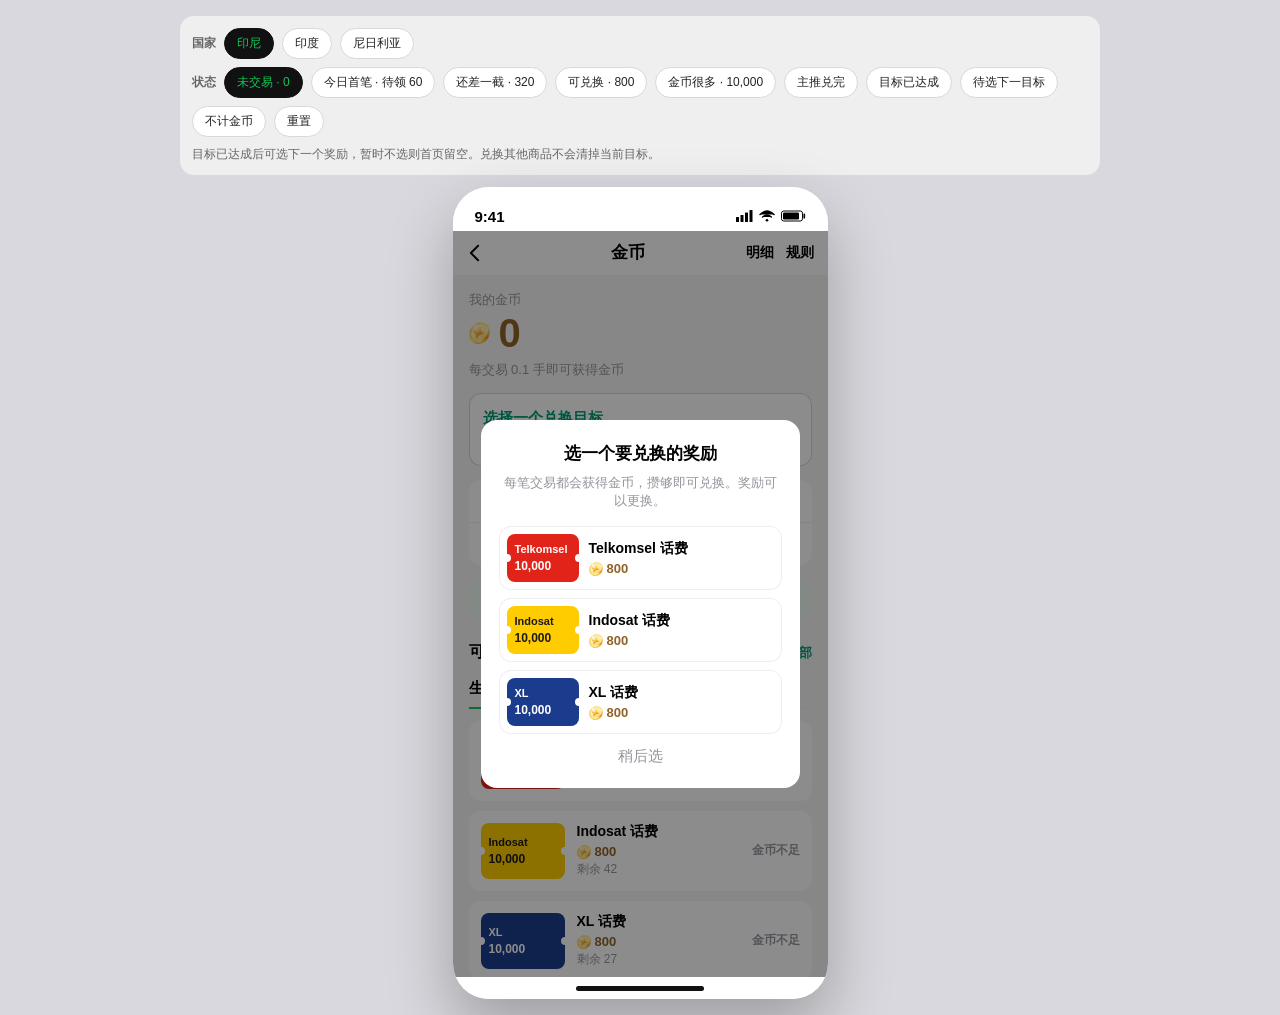
==== commit edd5f76f: "Leave the coin home empty when a new user skips choosing a reward. Co-authored-by: Cursor <cursorage" ====
--- a/coins/index.html
+++ b/coins/index.html
@@ -45,6 +45,6 @@
       <div id="toast" class="toast" hidden role="status"></div>
     </div>
   </div>
-  <script src="js/app.js?v=31"></script>
+  <script src="js/app.js?v=32"></script>
 </body>
 </html>
